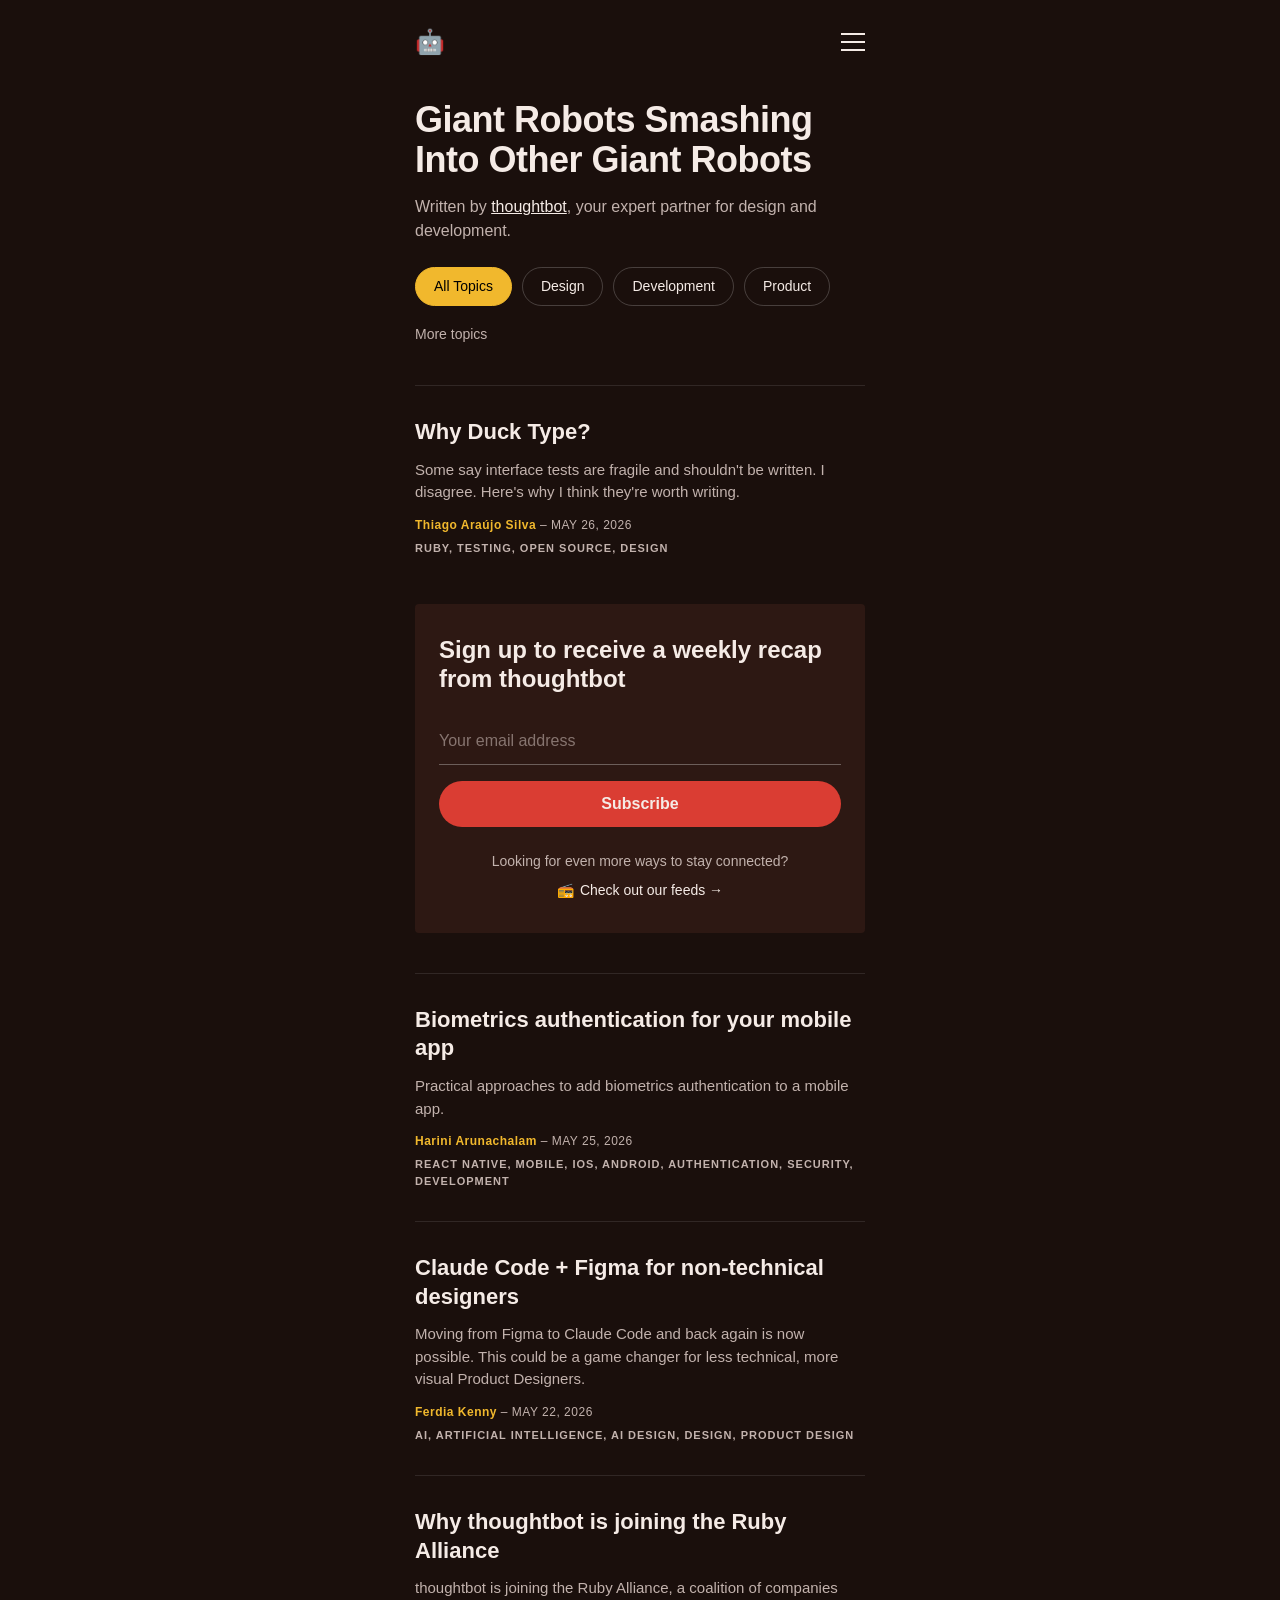
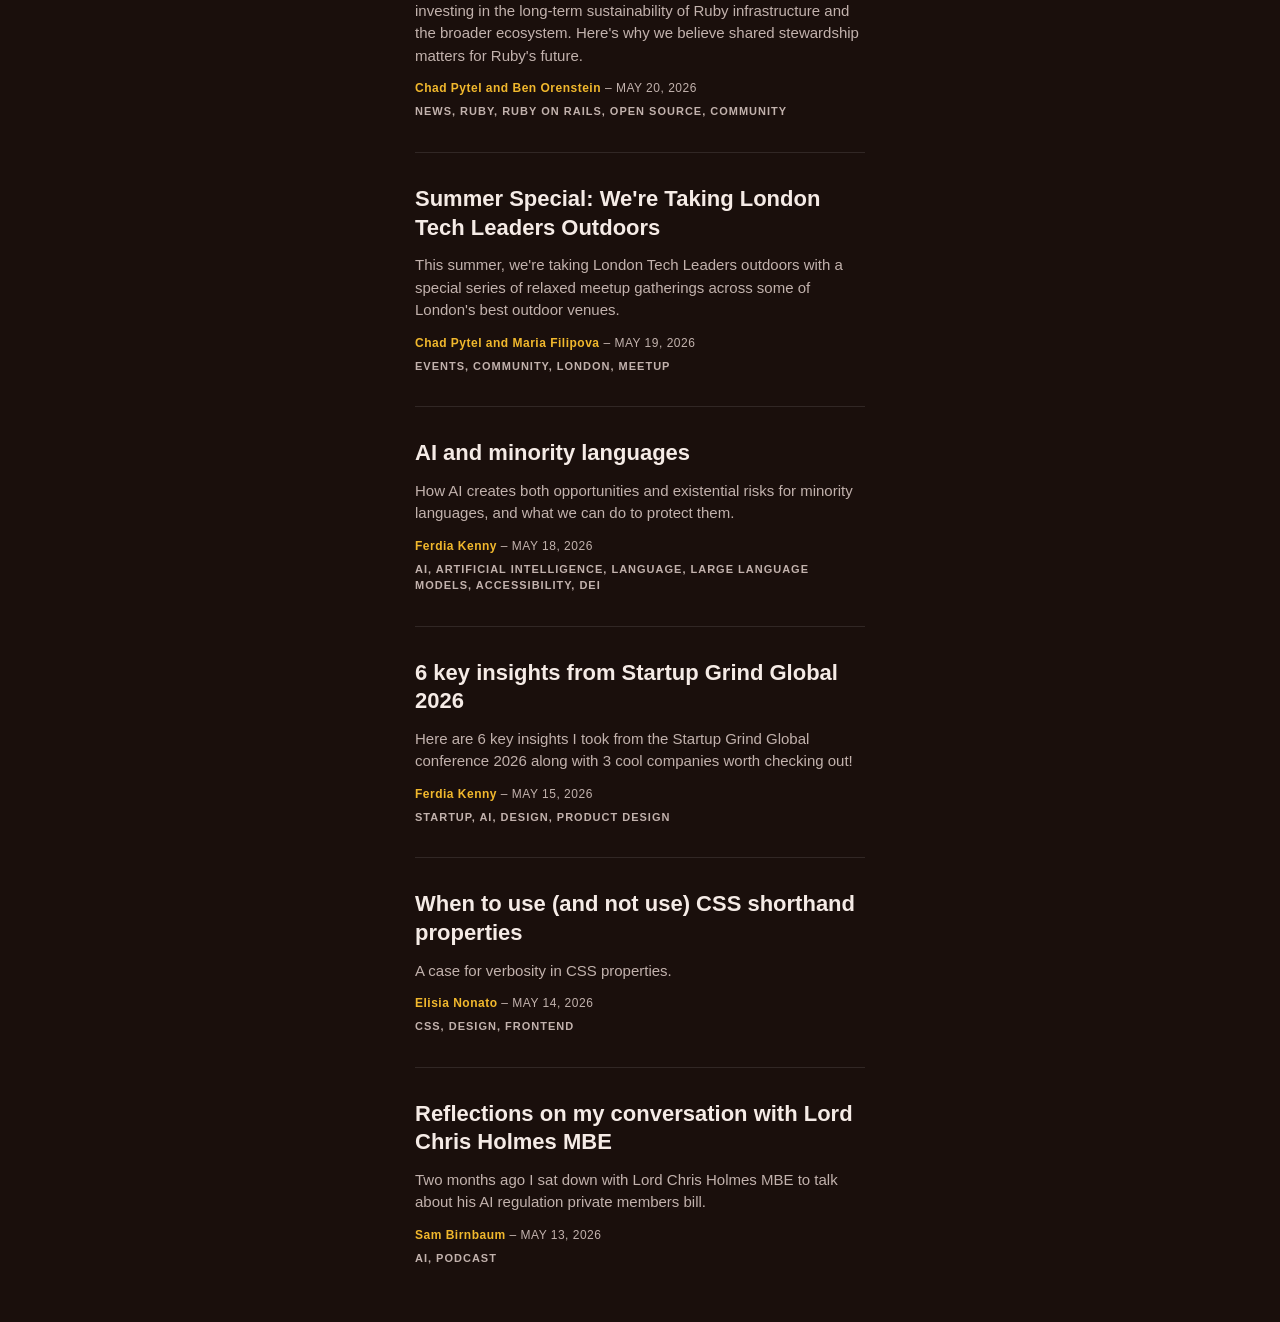
==== thoughtbot.html @ 4f754b3a "add thoughtbot files" ====
<!DOCTYPE html>
<html lang="en">
<head>
    <meta charset="UTF-8">
    <meta name="viewport" content="width=device-width, initial-scale=1.0">
    <title>thoughtbot</title>
    <link rel="stylesheet" href="thoughtbot.css">
</head>
<body>

    <div class="container">
        <header>
            <div class="logo">🤖</div>
            <div class="menu-icon">
                <span></span>
                <span></span>
                <span></span>
            </div>
        </header>

        <section class="hero">
            <h1>Giant Robots Smashing Into Other Giant Robots</h1>
            <p>Written by <a href="#">thoughtbot</a>, your expert partner for design and development.</p>
            
            <div class="topics-container">
                <a href="#" class="pill active">All Topics</a>
                <a href="#" class="pill">Design</a>
                <a href="#" class="pill">Development</a>
                <a href="#" class="pill">Product</a>
            </div>
            <a href="#" class="more-topics">More topics</a>
        </section>

        <article class="article-preview">
            <h2>Why Duck Type?</h2>
            <p>Some say interface tests are fragile and shouldn't be written. I disagree. Here's why I think they're worth writing.</p>
            <div class="meta-data">
                <span class="author">Thiago Araújo Silva</span> – May 26, 2026
                <div class="tags">RUBY, TESTING, OPEN SOURCE, DESIGN</div>
            </div>
        </article>

        <section class="newsletter-card">
            <h3>Sign up to receive a weekly recap from thoughtbot</h3>
            <form action="#" method="POST">
                <div class="form-group">
                    <input type="email" placeholder="Your email address" required>
                </div>
                <button type="submit" class="btn-submit">Subscribe</button>
            </form>
            <div class="feeds-footer">
                <p>Looking for even more ways to stay connected?</p>
                <a href="#" class="feeds-link"><span>📻</span> Check out our feeds →</a>
            </div>
        </section>

        <article class="article-preview">
            <h2>Biometrics authentication for your mobile app</h2>
            <p>Practical approaches to add biometrics authentication to a mobile app.</p>
            <div class="meta-data">
                <span class="author">Harini Arunachalam</span> – May 25, 2026
                <div class="tags">REACT NATIVE, MOBILE, IOS, ANDROID, AUTHENTICATION, SECURITY, DEVELOPMENT</div>
            </div>
        </article>

        <article class="article-preview">
            <h2>Claude Code + Figma for non-technical designers</h2>
            <p>Moving from Figma to Claude Code and back again is now possible. This could be a game changer for less technical, more visual Product Designers.</p>
            <div class="meta-data">
                <span class="author">Ferdia Kenny</span> – May 22, 2026
                <div class="tags">AI, ARTIFICIAL INTELLIGENCE, AI DESIGN, DESIGN, PRODUCT DESIGN</div>
            </div>
        </article>

        <article class="article-preview">
            <h2>Why thoughtbot is joining the Ruby Alliance</h2>
            <p>thoughtbot is joining the Ruby Alliance, a coalition of companies investing in the long-term sustainability of Ruby infrastructure and the broader ecosystem. Here's why we believe shared stewardship matters for Ruby's future.</p>
            <div class="meta-data">
                <span class="author">Chad Pytel and Ben Orenstein</span> – May 20, 2026
                <div class="tags">NEWS, RUBY, RUBY ON RAILS, OPEN SOURCE, COMMUNITY</div>
            </div>
        </article>

        <article class="article-preview">
            <h2>Summer Special: We're Taking London Tech Leaders Outdoors</h2>
            <p>This summer, we're taking London Tech Leaders outdoors with a special series of relaxed meetup gatherings across some of London's best outdoor venues.</p>
            <div class="meta-data">
                <span class="author">Chad Pytel and Maria Filipova</span> – May 19, 2026
                <div class="tags">EVENTS, COMMUNITY, LONDON, MEETUP</div>
            </div>
        </article>

        <article class="article-preview">
            <h2>AI and minority languages</h2>
            <p>How AI creates both opportunities and existential risks for minority languages, and what we can do to protect them.</p>
            <div class="meta-data">
                <span class="author">Ferdia Kenny</span> – May 18, 2026
                <div class="tags">AI, ARTIFICIAL INTELLIGENCE, LANGUAGE, LARGE LANGUAGE MODELS, ACCESSIBILITY, DEI</div>
            </div>
        </article>

        <article class="article-preview">
            <h2>6 key insights from Startup Grind Global 2026</h2>
            <p>Here are 6 key insights I took from the Startup Grind Global conference 2026 along with 3 cool companies worth checking out!</p>
            <div class="meta-data">
                <span class="author">Ferdia Kenny</span> – May 15, 2026
                <div class="tags">STARTUP, AI, DESIGN, PRODUCT DESIGN</div>
            </div>
        </article>

        <article class="article-preview">
            <h2>When to use (and not use) CSS shorthand properties</h2>
            <p>A case for verbosity in CSS properties.</p>
            <div class="meta-data">
                <span class="author">Elisia Nonato</span> – May 14, 2026
                <div class="tags">CSS, DESIGN, FRONTEND</div>
            </div>
        </article>

        <article class="article-preview">
            <h2>Reflections on my conversation with Lord Chris Holmes MBE</h2>
            <p>Two months ago I sat down with Lord Chris Holmes MBE to talk about his AI regulation private members bill.</p>
            <div class="meta-data">
                <span class="author">Sam Birnbaum</span> – May 13, 2026
                <div class="tags">AI, PODCAST</div>
            </div>
        </article>
    </div>

</body>
</html>
---- thoughtbot.css ----
* {
    box-sizing: border-box;
    margin: 0;
    padding: 0;
}

:root {
    --bg-color: #1a0f0c;
    --card-bg: #2d1813;
    --text-primary: #f5ebe6;
    --text-secondary: #c2b2ad;
    --accent-yellow: #f1b82d;
    --accent-red: #da3d33;
    --tag-bg: rgba(255, 255, 255, 0.05);
    --tag-border: rgba(255, 255, 255, 0.2);
    --font-family: -apple-system, BlinkMacSystemFont, "Segoe UI", Roboto, Helvetica, Arial, sans-serif;
}

body {
    background-color: var(--bg-color);
    color: var(--text-primary);
    font-family: var(--font-family);
    line-height: 1.5;
    padding: 24px 20px;
    display: flex;
    justify-content: center;
}

.container {
    width: 100%;
    max-width: 450px; /* Forces mobile layout scale */
}

/* HEADER */
header {
    display: flex;
    justify-content: space-between;
    align-items: center;
    margin-bottom: 40px;
}

.logo {
    font-size: 24px;
}

.menu-icon {
    display: flex;
    flex-direction: column;
    gap: 6px;
    cursor: pointer;
}

.menu-icon span {
    display: block;
    width: 24px;
    height: 2px;
    background-color: var(--text-primary);
}

/* HERO TITLE & INTRO */
.hero h1 {
    font-size: 36px;
    line-height: 1.1;
    font-weight: 700;
    margin-bottom: 16px;
    letter-spacing: -0.5px;
}

.hero p {
    color: var(--text-secondary);
    font-size: 16px;
    margin-bottom: 24px;
}

.hero p a {
    color: var(--text-primary);
    text-decoration: underline;
}

/* TOPIC PILLS */
.topics-container {
    display: flex;
    flex-wrap: wrap;
    gap: 10px;
    margin-bottom: 16px;
}

.pill {
    padding: 8px 18px;
    border-radius: 20px;
    font-size: 14px;
    text-decoration: none;
    color: var(--text-primary);
    border: 1px solid var(--tag-border);
    background: transparent;
}

.pill.active {
    background-color: var(--accent-yellow);
    color: #000;
    border-color: var(--accent-yellow);
    font-weight: 500;
}

.more-topics {
    display: inline-block;
    color: var(--text-secondary);
    font-size: 14px;
    text-decoration: none;
    margin-bottom: 40px;
}

/* ARTICLE PREVIEWS */
.article-preview {
    border-top: 1px solid rgba(255, 255, 255, 0.1);
    padding: 32px 0;
}

.article-preview h2 {
    font-size: 22px;
    line-height: 1.3;
    margin-bottom: 12px;
    font-weight: 600;
}

.article-preview p {
    color: var(--text-secondary);
    font-size: 15px;
    margin-bottom: 12px;
}

.meta-data {
    font-size: 12px;
    color: var(--text-secondary);
    text-transform: uppercase;
    letter-spacing: 0.5px;
}

.meta-data .author {
    color: var(--accent-yellow);
    text-transform: none;
    font-weight: bold;
}

.tags {
    margin-top: 6px;
    font-size: 11px;
    font-weight: bold;
    color: var(--text-secondary);
    letter-spacing: 1px;
}

/* NEWSLETTER CARD */
.newsletter-card {
    background-color: var(--card-bg);
    padding: 32px 24px;
    border-radius: 4px;
    margin: 16px 0 40px 0;
}

.newsletter-card h3 {
    font-size: 24px;
    line-height: 1.2;
    margin-bottom: 24px;
}

.form-group {
    margin-bottom: 16px;
}

.form-group input[type="email"] {
    width: 100%;
    padding: 14px 0;
    background: transparent;
    border: none;
    border-bottom: 1px solid rgba(255, 255, 255, 0.3);
    color: var(--text-primary);
    font-size: 16px;
    outline: none;
}

.form-group input[type="email"]::placeholder {
    color: var(--text-secondary);
    opacity: 0.6;
}

.btn-submit {
    width: 100%;
    background-color: var(--accent-red);
    color: var(--text-primary);
    border: none;
    padding: 14px;
    border-radius: 24px;
    font-size: 16px;
    font-weight: bold;
    cursor: pointer;
    margin-bottom: 24px;
}

.feeds-footer {
    text-align: center;
    font-size: 14px;
}

.feeds-footer p {
    color: var(--text-secondary);
    margin-bottom: 8px;
}

.feeds-link {
    color: var(--text-primary);
    text-decoration: none;
    display: inline-flex;
    align-items: center;
    gap: 6px;
}

.feeds-link span {
    color: var(--accent-yellow);
}
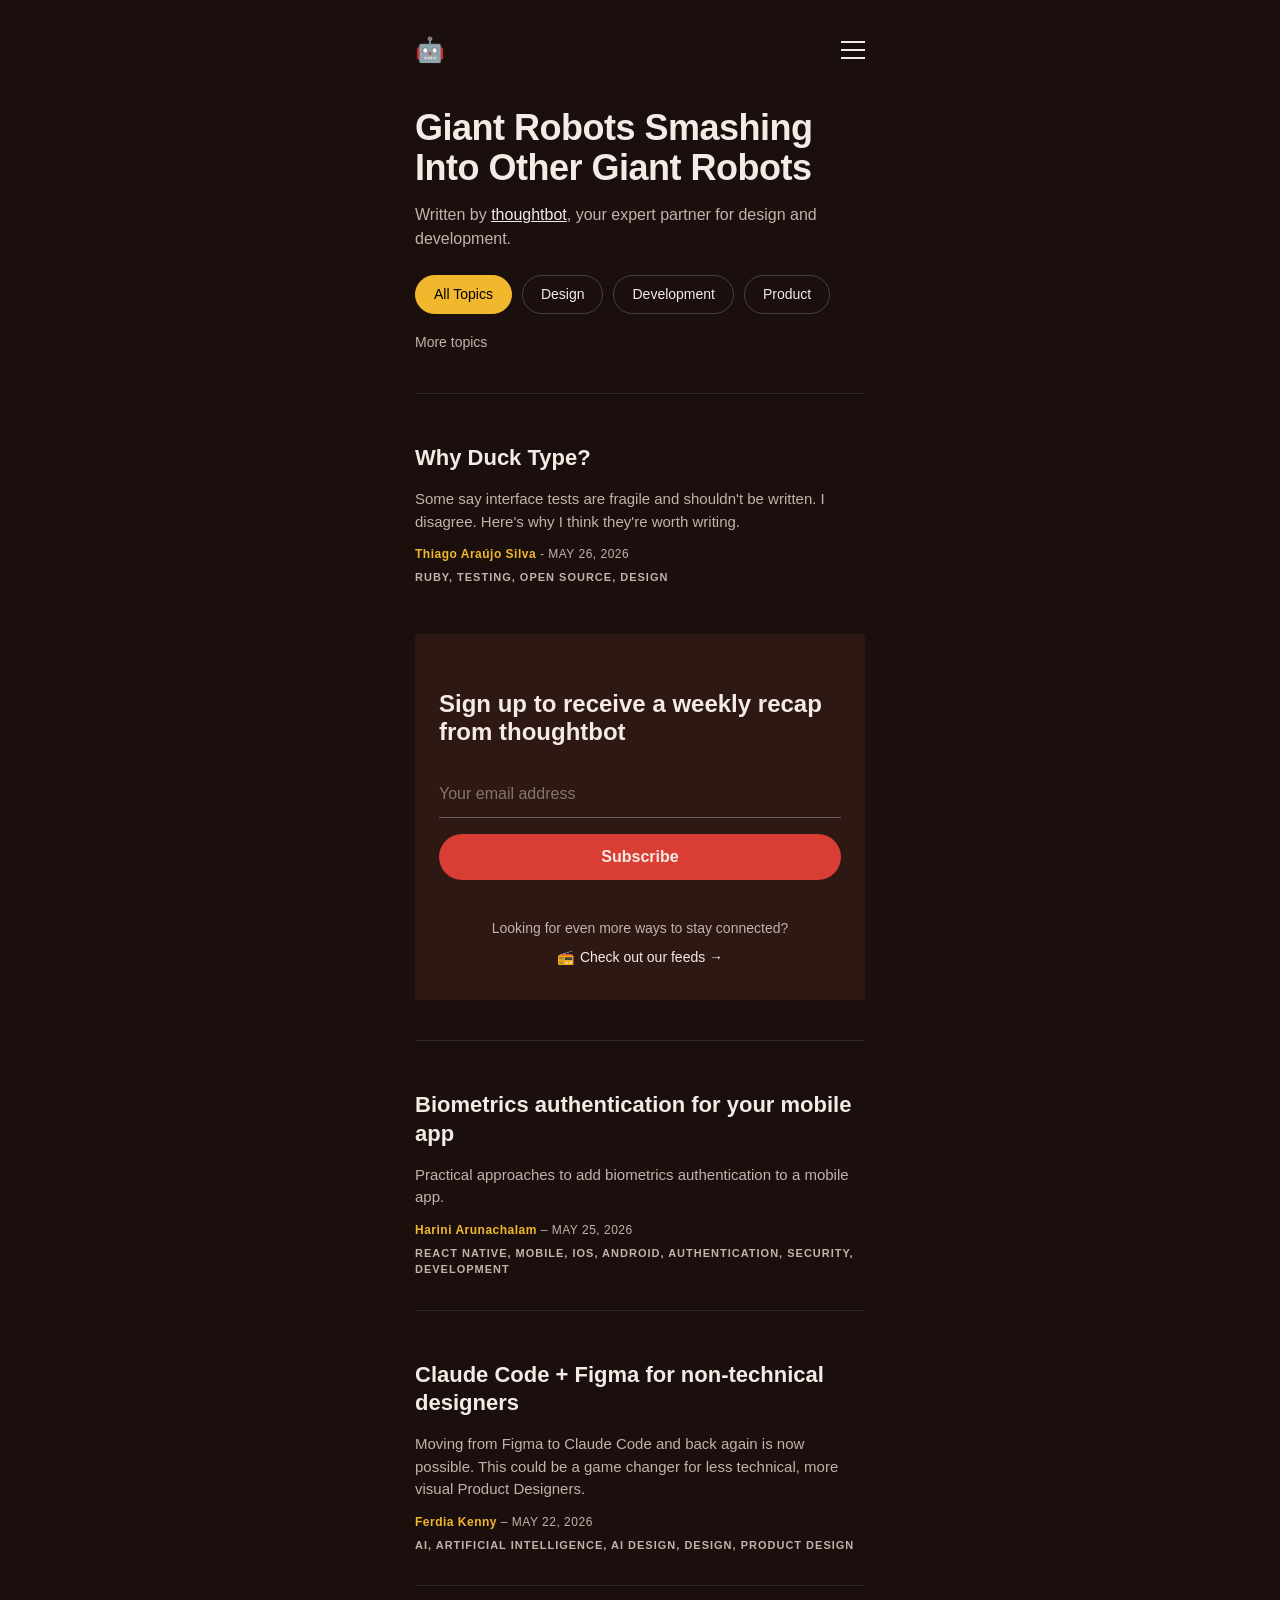
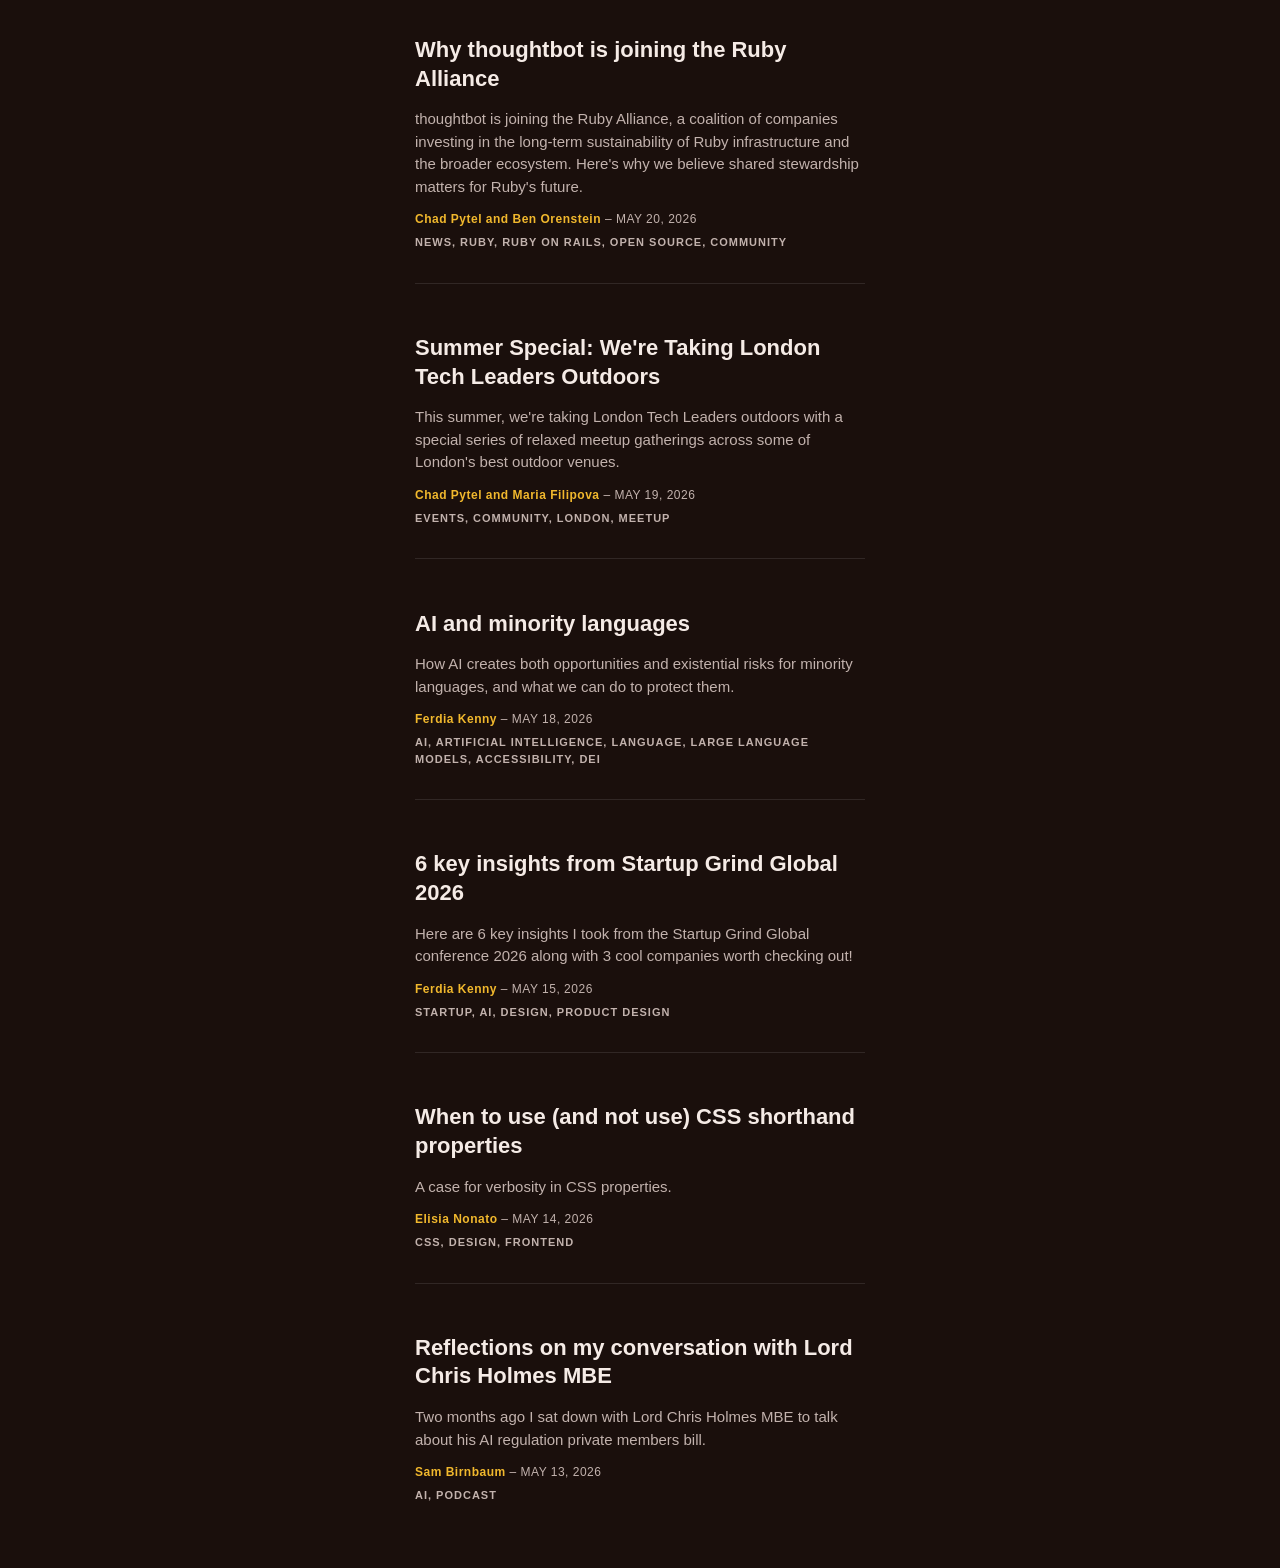
==== commit de921359: "made changes" ====
--- a/thoughtbot.html
+++ b/thoughtbot.html
@@ -35,7 +35,7 @@
             <h2>Why Duck Type?</h2>
             <p>Some say interface tests are fragile and shouldn't be written. I disagree. Here's why I think they're worth writing.</p>
             <div class="meta-data">
-                <span class="author">Thiago Araújo Silva</span> – May 26, 2026
+                <span class="author">Thiago Araújo Silva</span> - May 26, 2026
                 <div class="tags">RUBY, TESTING, OPEN SOURCE, DESIGN</div>
             </div>
         </article>
--- a/thoughtbot.css
+++ b/thoughtbot.css
@@ -1,6 +1,6 @@
 * {
     box-sizing: border-box;
-    margin: 0;
+    margin: 90;
     padding: 0;
 }
 
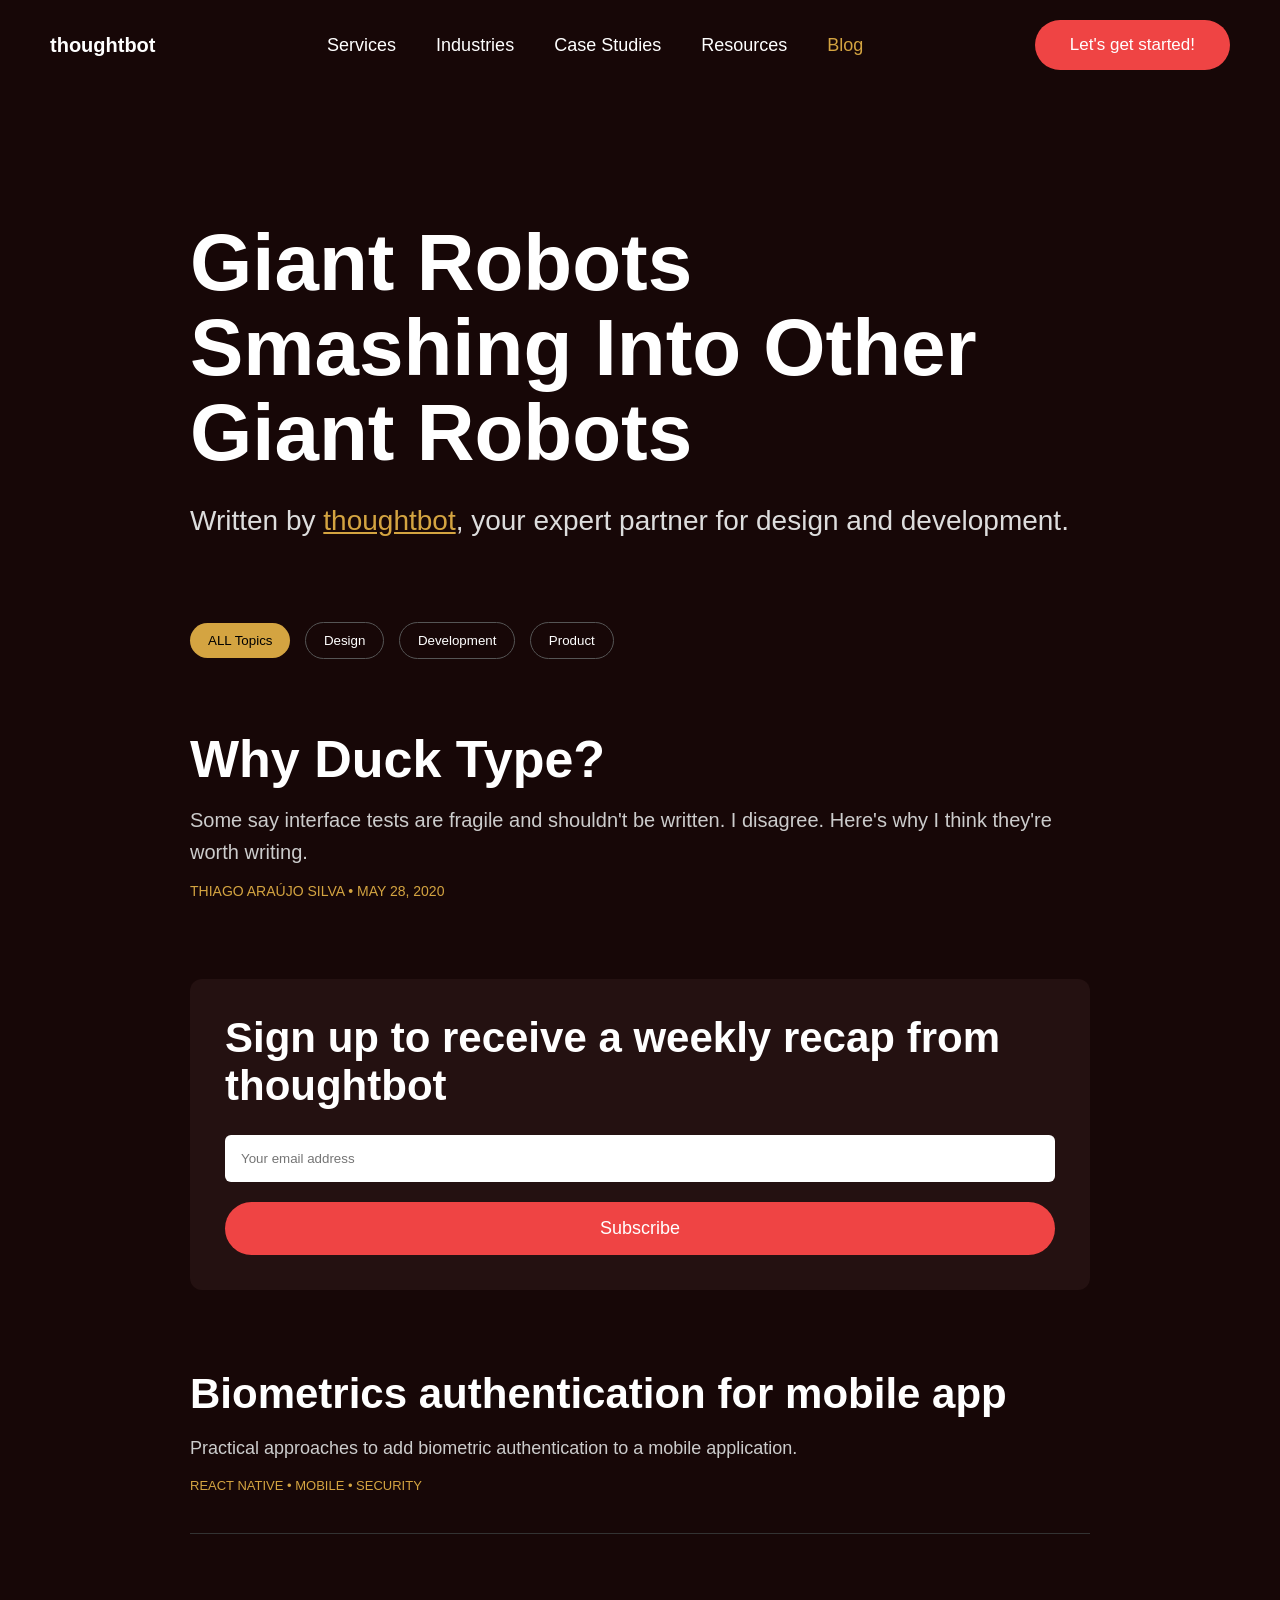
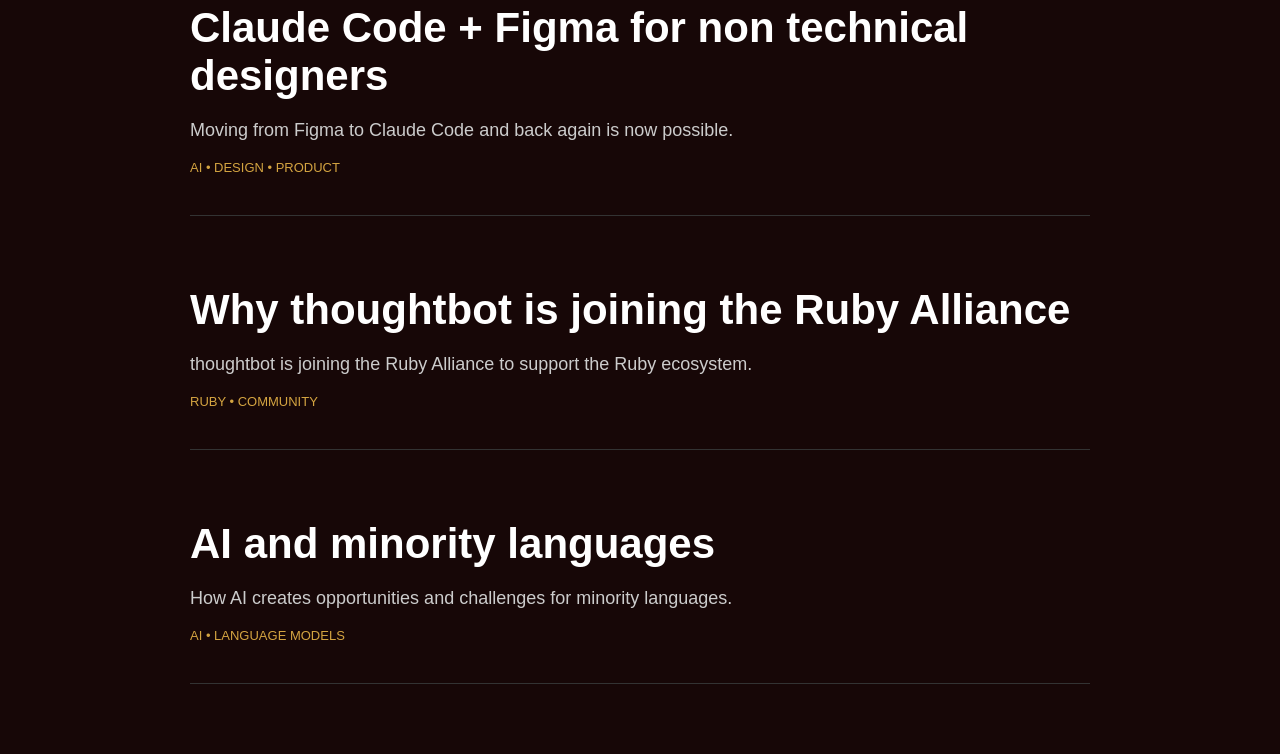
==== commit 16674126: "finished page" ====
--- a/thoughtbot.html
+++ b/thoughtbot.html
@@ -3,129 +3,139 @@
 <head>
     <meta charset="UTF-8">
     <meta name="viewport" content="width=device-width, initial-scale=1.0">
-    <title>thoughtbot</title>
+    <title>Thoughtbot Blog</title>
+
     <link rel="stylesheet" href="thoughtbot.css">
 </head>
 <body>
 
-    <div class="container">
-        <header>
-            <div class="logo">🤖</div>
-            <div class="menu-icon">
-                <span></span>
-                <span></span>
-                <span></span>
-            </div>
-        </header>
+<header>
 
-        <section class="hero">
-            <h1>Giant Robots Smashing Into Other Giant Robots</h1>
-            <p>Written by <a href="#">thoughtbot</a>, your expert partner for design and development.</p>
-            
-            <div class="topics-container">
-                <a href="#" class="pill active">All Topics</a>
-                <a href="#" class="pill">Design</a>
-                <a href="#" class="pill">Development</a>
-                <a href="#" class="pill">Product</a>
-            </div>
-            <a href="#" class="more-topics">More topics</a>
-        </section>
+    <div class="logo">
+        thoughtbot
+    </div>
 
-        <article class="article-preview">
-            <h2>Why Duck Type?</h2>
-            <p>Some say interface tests are fragile and shouldn't be written. I disagree. Here's why I think they're worth writing.</p>
-            <div class="meta-data">
-                <span class="author">Thiago Araújo Silva</span> - May 26, 2026
-                <div class="tags">RUBY, TESTING, OPEN SOURCE, DESIGN</div>
-            </div>
-        </article>
+    <nav>
+        <a href="#">Services</a>
+        <a href="#">Industries</a>
+        <a href="#">Case Studies</a>
+        <a href="#">Resources</a>
+        <a href="#" class="blog-link">Blog</a>
+    </nav>
 
-        <section class="newsletter-card">
-            <h3>Sign up to receive a weekly recap from thoughtbot</h3>
-            <form action="#" method="POST">
-                <div class="form-group">
-                    <input type="email" placeholder="Your email address" required>
-                </div>
-                <button type="submit" class="btn-submit">Subscribe</button>
-            </form>
-            <div class="feeds-footer">
-                <p>Looking for even more ways to stay connected?</p>
-                <a href="#" class="feeds-link"><span>📻</span> Check out our feeds →</a>
-            </div>
-        </section>
+    <button class="start-btn">
+        Let's get started!
+    </button>
 
-        <article class="article-preview">
-            <h2>Biometrics authentication for your mobile app</h2>
-            <p>Practical approaches to add biometrics authentication to a mobile app.</p>
-            <div class="meta-data">
-                <span class="author">Harini Arunachalam</span> – May 25, 2026
-                <div class="tags">REACT NATIVE, MOBILE, IOS, ANDROID, AUTHENTICATION, SECURITY, DEVELOPMENT</div>
-            </div>
-        </article>
+</header>
 
-        <article class="article-preview">
-            <h2>Claude Code + Figma for non-technical designers</h2>
-            <p>Moving from Figma to Claude Code and back again is now possible. This could be a game changer for less technical, more visual Product Designers.</p>
-            <div class="meta-data">
-                <span class="author">Ferdia Kenny</span> – May 22, 2026
-                <div class="tags">AI, ARTIFICIAL INTELLIGENCE, AI DESIGN, DESIGN, PRODUCT DESIGN</div>
-            </div>
-        </article>
+<section class="hero">
 
-        <article class="article-preview">
-            <h2>Why thoughtbot is joining the Ruby Alliance</h2>
-            <p>thoughtbot is joining the Ruby Alliance, a coalition of companies investing in the long-term sustainability of Ruby infrastructure and the broader ecosystem. Here's why we believe shared stewardship matters for Ruby's future.</p>
-            <div class="meta-data">
-                <span class="author">Chad Pytel and Ben Orenstein</span> – May 20, 2026
-                <div class="tags">NEWS, RUBY, RUBY ON RAILS, OPEN SOURCE, COMMUNITY</div>
-            </div>
-        </article>
+    <h1>
+        Giant Robots Smashing Into Other Giant Robots
+    </h1>
 
-        <article class="article-preview">
-            <h2>Summer Special: We're Taking London Tech Leaders Outdoors</h2>
-            <p>This summer, we're taking London Tech Leaders outdoors with a special series of relaxed meetup gatherings across some of London's best outdoor venues.</p>
-            <div class="meta-data">
-                <span class="author">Chad Pytel and Maria Filipova</span> – May 19, 2026
-                <div class="tags">EVENTS, COMMUNITY, LONDON, MEETUP</div>
-            </div>
-        </article>
+    <p>
+        Written by <span>thoughtbot</span>, your expert partner for design and development.
+    </p>
 
-        <article class="article-preview">
-            <h2>AI and minority languages</h2>
-            <p>How AI creates both opportunities and existential risks for minority languages, and what we can do to protect them.</p>
-            <div class="meta-data">
-                <span class="author">Ferdia Kenny</span> – May 18, 2026
-                <div class="tags">AI, ARTIFICIAL INTELLIGENCE, LANGUAGE, LARGE LANGUAGE MODELS, ACCESSIBILITY, DEI</div>
-            </div>
-        </article>
+</section>
 
-        <article class="article-preview">
-            <h2>6 key insights from Startup Grind Global 2026</h2>
-            <p>Here are 6 key insights I took from the Startup Grind Global conference 2026 along with 3 cool companies worth checking out!</p>
-            <div class="meta-data">
-                <span class="author">Ferdia Kenny</span> – May 15, 2026
-                <div class="tags">STARTUP, AI, DESIGN, PRODUCT DESIGN</div>
-            </div>
-        </article>
+<section class="tags">
 
-        <article class="article-preview">
-            <h2>When to use (and not use) CSS shorthand properties</h2>
-            <p>A case for verbosity in CSS properties.</p>
-            <div class="meta-data">
-                <span class="author">Elisia Nonato</span> – May 14, 2026
-                <div class="tags">CSS, DESIGN, FRONTEND</div>
-            </div>
-        </article>
+    <button class="active">ALL Topics</button>
+    <button>Design</button>
+    <button>Development</button>
+    <button>Product</button>
 
-        <article class="article-preview">
-            <h2>Reflections on my conversation with Lord Chris Holmes MBE</h2>
-            <p>Two months ago I sat down with Lord Chris Holmes MBE to talk about his AI regulation private members bill.</p>
-            <div class="meta-data">
-                <span class="author">Sam Birnbaum</span> – May 13, 2026
-                <div class="tags">AI, PODCAST</div>
-            </div>
-        </article>
-    </div>
+</section>
+
+<div class="container">
+
+    <section class="featured">
+
+        <h2>Why Duck Type?</h2>
+
+        <p>
+            Some say interface tests are fragile and shouldn't be written.
+            I disagree. Here's why I think they're worth writing.
+        </p>
+
+        <div class="author">
+            THIAGO ARAÚJO SILVA • MAY 28, 2020
+        </div>
+
+    </section>
+
+    <section class="subscribe">
+
+        <h2>
+            Sign up to receive a weekly recap from thoughtbot
+        </h2>
+
+        <input type="email" placeholder="Your email address">
+
+        <button>Subscribe</button>
+
+    </section>
+
+    <article class="post">
+
+        <h3>Biometrics authentication for mobile app</h3>
+
+        <p>
+            Practical approaches to add biometric authentication to a mobile application.
+        </p>
+
+        <div class="meta">
+            REACT NATIVE • MOBILE • SECURITY
+        </div>
+
+    </article>
+
+    <article class="post">
+
+        <h3>Claude Code + Figma for non technical designers</h3>
+
+        <p>
+            Moving from Figma to Claude Code and back again is now possible.
+        </p>
+
+        <div class="meta">
+            AI • DESIGN • PRODUCT
+        </div>
+
+    </article>
+
+    <article class="post">
+
+        <h3>Why thoughtbot is joining the Ruby Alliance</h3>
+
+        <p>
+            thoughtbot is joining the Ruby Alliance to support the Ruby ecosystem.
+        </p>
+
+        <div class="meta">
+            RUBY • COMMUNITY
+        </div>
+
+    </article>
+
+    <article class="post">
+
+        <h3>AI and minority languages</h3>
+
+        <p>
+            How AI creates opportunities and challenges for minority languages.
+        </p>
+
+        <div class="meta">
+            AI • LANGUAGE MODELS
+        </div>
+
+    </article>
+
+</div>
 
 </body>
 </html>
--- a/thoughtbot.css
+++ b/thoughtbot.css
@@ -1,220 +1,171 @@
-* {
-    box-sizing: border-box;
-    margin: 90;
-    padding: 0;
+*{
+    margin:0;
+    padding:0;
+    box-sizing:border-box;
 }
 
-:root {
-    --bg-color: #1a0f0c;
-    --card-bg: #2d1813;
-    --text-primary: #f5ebe6;
-    --text-secondary: #c2b2ad;
-    --accent-yellow: #f1b82d;
-    --accent-red: #da3d33;
-    --tag-bg: rgba(255, 255, 255, 0.05);
-    --tag-border: rgba(255, 255, 255, 0.2);
-    --font-family: -apple-system, BlinkMacSystemFont, "Segoe UI", Roboto, Helvetica, Arial, sans-serif;
+body{
+    background:#170707;
+    color:white;
+    font-family:Arial, Helvetica, sans-serif;
 }
 
-body {
-    background-color: var(--bg-color);
-    color: var(--text-primary);
-    font-family: var(--font-family);
-    line-height: 1.5;
-    padding: 24px 20px;
-    display: flex;
-    justify-content: center;
+header{
+    display:flex;
+    justify-content:space-between;
+    align-items:center;
+    padding:20px 50px;
 }
 
-.container {
-    width: 100%;
-    max-width: 450px; /* Forces mobile layout scale */
+.logo{
+    font-size:20px;
+    font-weight:bold;
 }
 
-/* HEADER */
-header {
-    display: flex;
-    justify-content: space-between;
-    align-items: center;
-    margin-bottom: 40px;
+nav{
+    display:flex;
+    gap:40px;
 }
 
-.logo {
-    font-size: 24px;
+nav a{
+    text-decoration:none;
+    color:white;
+    font-size:18px;
 }
 
-.menu-icon {
-    display: flex;
-    flex-direction: column;
-    gap: 6px;
-    cursor: pointer;
+.blog-link{
+    color:#d4a441;
 }
 
-.menu-icon span {
-    display: block;
-    width: 24px;
-    height: 2px;
-    background-color: var(--text-primary);
+.start-btn{
+    background:#ef4444;
+    color:white;
+    border:none;
+    padding:15px 35px;
+    border-radius:30px;
+    cursor:pointer;
+    font-size:17px;
 }
 
-/* HERO TITLE & INTRO */
-.hero h1 {
-    font-size: 36px;
-    line-height: 1.1;
-    font-weight: 700;
-    margin-bottom: 16px;
-    letter-spacing: -0.5px;
+.hero{
+    width:900px;
+    margin:130px auto 80px;
 }
 
-.hero p {
-    color: var(--text-secondary);
-    font-size: 16px;
-    margin-bottom: 24px;
+.hero h1{
+    font-size:80px;
+    line-height:85px;
+    margin-bottom:25px;
 }
 
-.hero p a {
-    color: var(--text-primary);
-    text-decoration: underline;
+.hero p{
+    font-size:28px;
+    line-height:42px;
+    color:#ddd;
 }
 
-/* TOPIC PILLS */
-.topics-container {
-    display: flex;
-    flex-wrap: wrap;
-    gap: 10px;
-    margin-bottom: 16px;
+.hero span{
+    color:#d4a441;
+    text-decoration:underline;
 }
 
-.pill {
-    padding: 8px 18px;
-    border-radius: 20px;
-    font-size: 14px;
-    text-decoration: none;
-    color: var(--text-primary);
-    border: 1px solid var(--tag-border);
-    background: transparent;
+.tags{
+    width:900px;
+    margin:0 auto 70px;
 }
 
-.pill.active {
-    background-color: var(--accent-yellow);
-    color: #000;
-    border-color: var(--accent-yellow);
-    font-weight: 500;
+.tags button{
+    padding:10px 18px;
+    border-radius:25px;
+    border:1px solid #555;
+    background:none;
+    color:white;
+    margin-right:10px;
+    cursor:pointer;
 }
 
-.more-topics {
-    display: inline-block;
-    color: var(--text-secondary);
-    font-size: 14px;
-    text-decoration: none;
-    margin-bottom: 40px;
+.tags .active{
+    background:#d4a441;
+    color:black;
+    border:none;
 }
 
-/* ARTICLE PREVIEWS */
-.article-preview {
-    border-top: 1px solid rgba(255, 255, 255, 0.1);
-    padding: 32px 0;
+.container{
+    width:900px;
+    margin:auto;
 }
 
-.article-preview h2 {
-    font-size: 22px;
-    line-height: 1.3;
-    margin-bottom: 12px;
-    font-weight: 600;
+.featured{
+    margin-bottom:80px;
 }
 
-.article-preview p {
-    color: var(--text-secondary);
-    font-size: 15px;
-    margin-bottom: 12px;
+.featured h2{
+    font-size:52px;
+    margin-bottom:15px;
 }
 
-.meta-data {
-    font-size: 12px;
-    color: var(--text-secondary);
-    text-transform: uppercase;
-    letter-spacing: 0.5px;
+.featured p{
+    color:#ccc;
+    font-size:20px;
+    line-height:32px;
 }
 
-.meta-data .author {
-    color: var(--accent-yellow);
-    text-transform: none;
-    font-weight: bold;
+.author{
+    margin-top:15px;
+    color:#d4a441;
+    font-size:14px;
 }
 
-.tags {
-    margin-top: 6px;
-    font-size: 11px;
-    font-weight: bold;
-    color: var(--text-secondary);
-    letter-spacing: 1px;
+.subscribe{
+    background:#241111;
+    padding:35px;
+    border-radius:12px;
+    margin-bottom:80px;
 }
 
-/* NEWSLETTER CARD */
-.newsletter-card {
-    background-color: var(--card-bg);
-    padding: 32px 24px;
-    border-radius: 4px;
-    margin: 16px 0 40px 0;
+.subscribe h2{
+    font-size:42px;
+    margin-bottom:25px;
 }
 
-.newsletter-card h3 {
-    font-size: 24px;
-    line-height: 1.2;
-    margin-bottom: 24px;
+.subscribe input{
+    width:100%;
+    padding:16px;
+    border:none;
+    border-radius:6px;
+    margin-bottom:20px;
 }
 
-.form-group {
-    margin-bottom: 16px;
+.subscribe button{
+    width:100%;
+    background:#ef4444;
+    color:white;
+    border:none;
+    padding:16px;
+    border-radius:30px;
+    cursor:pointer;
+    font-size:18px;
 }
 
-.form-group input[type="email"] {
-    width: 100%;
-    padding: 14px 0;
-    background: transparent;
-    border: none;
-    border-bottom: 1px solid rgba(255, 255, 255, 0.3);
-    color: var(--text-primary);
-    font-size: 16px;
-    outline: none;
+.post{
+    margin-bottom:70px;
+    border-bottom:1px solid #333;
+    padding-bottom:40px;
 }
 
-.form-group input[type="email"]::placeholder {
-    color: var(--text-secondary);
-    opacity: 0.6;
+.post h3{
+    font-size:42px;
+    margin-bottom:15px;
 }
 
-.btn-submit {
-    width: 100%;
-    background-color: var(--accent-red);
-    color: var(--text-primary);
-    border: none;
-    padding: 14px;
-    border-radius: 24px;
-    font-size: 16px;
-    font-weight: bold;
-    cursor: pointer;
-    margin-bottom: 24px;
+.post p{
+    color:#ccc;
+    font-size:18px;
+    line-height:30px;
+    margin-bottom:15px;
 }
 
-.feeds-footer {
-    text-align: center;
-    font-size: 14px;
-}
-
-.feeds-footer p {
-    color: var(--text-secondary);
-    margin-bottom: 8px;
-}
-
-.feeds-link {
-    color: var(--text-primary);
-    text-decoration: none;
-    display: inline-flex;
-    align-items: center;
-    gap: 6px;
-}
-
-.feeds-link span {
-    color: var(--accent-yellow);
+.meta{
+    color:#d4a441;
+    font-size:13px;
 }
